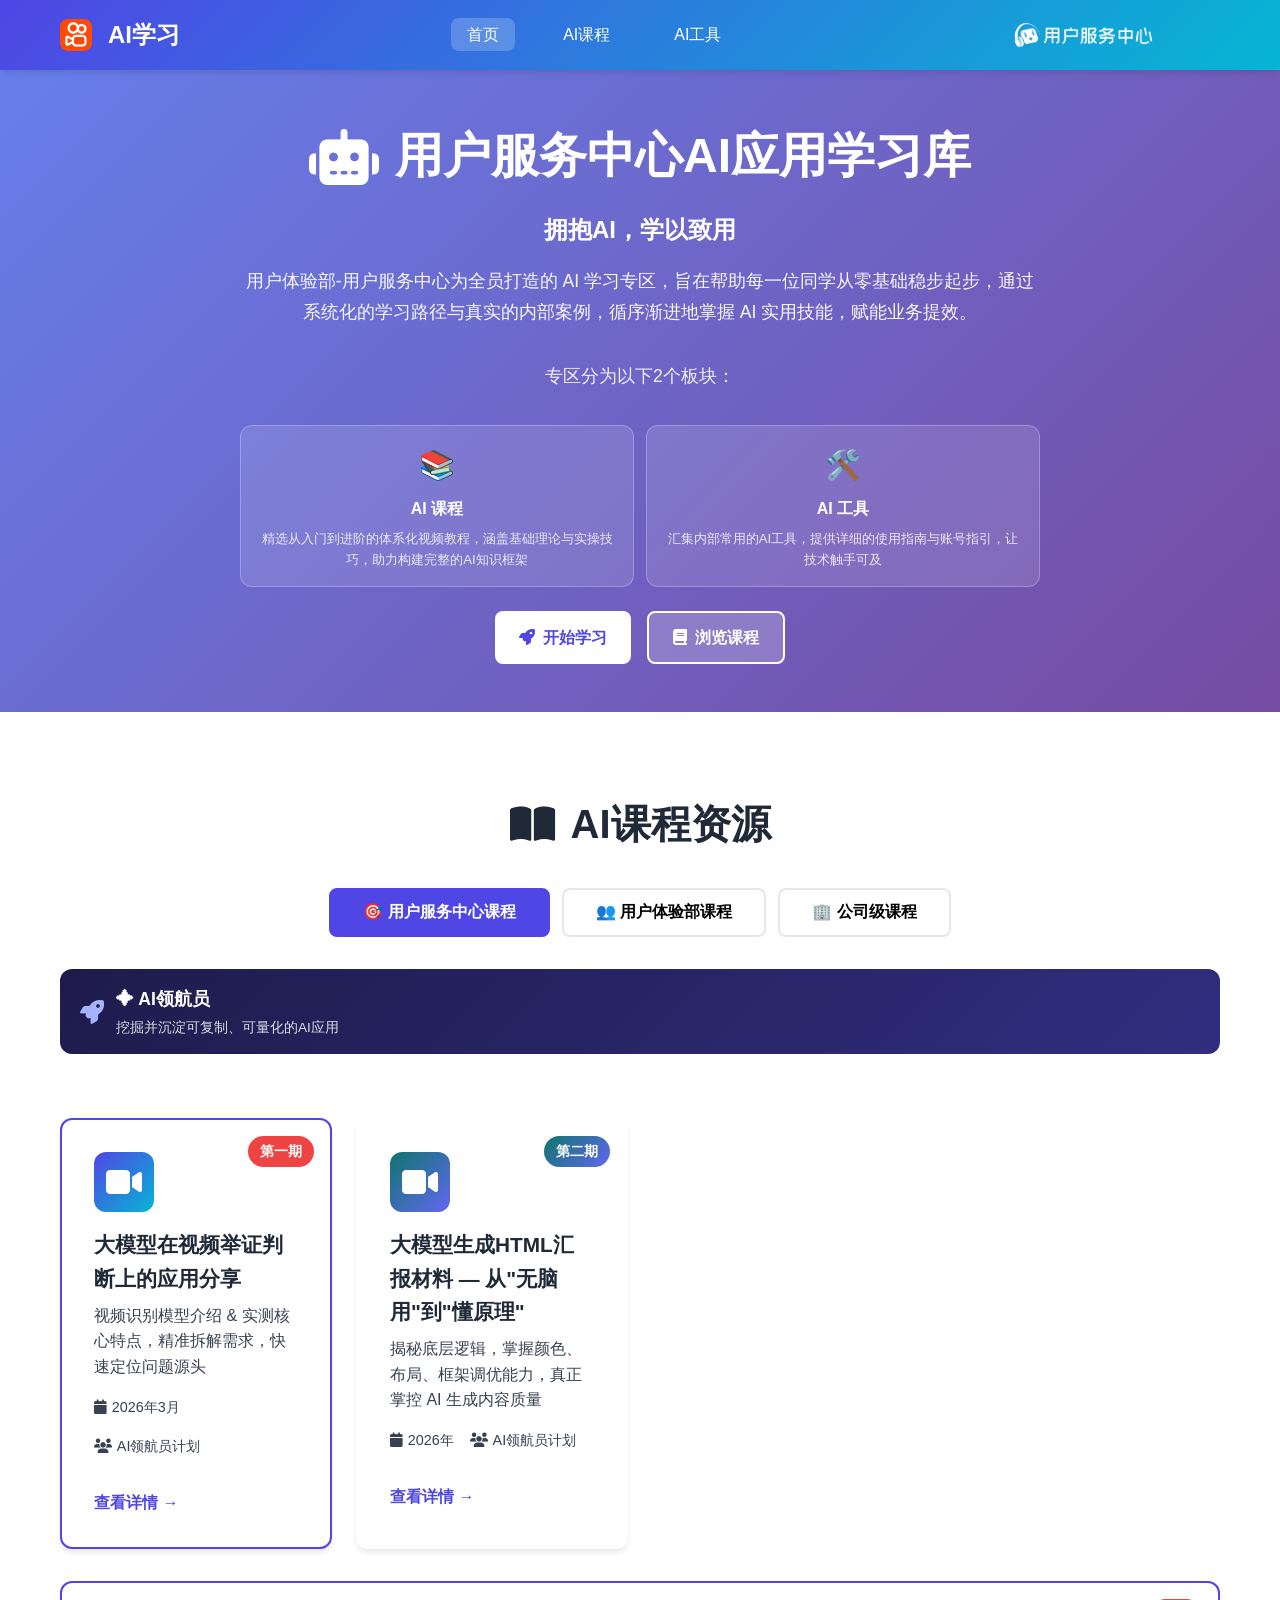
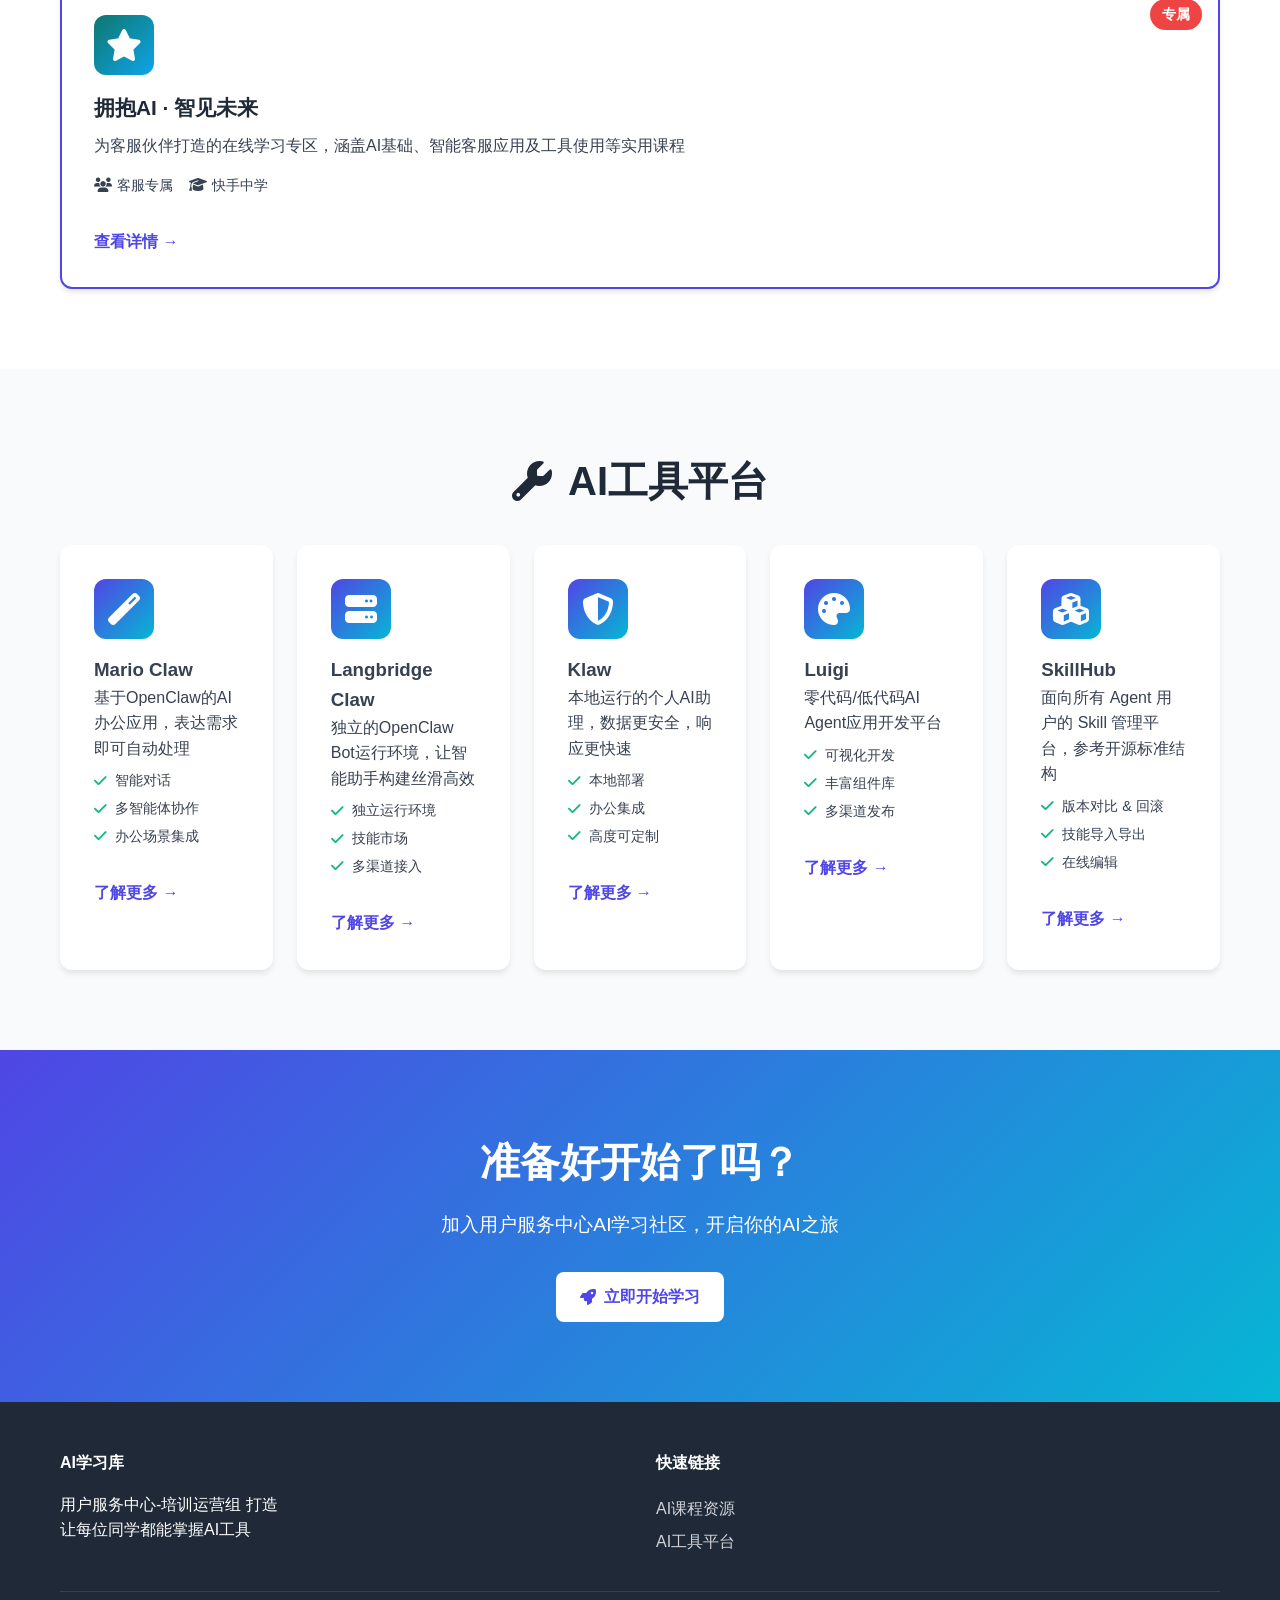
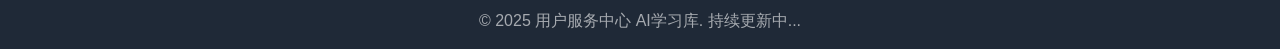
==== index.html @ 776ac65a "自动更新AI领航员实战经验 (2026-03-26 15:19)" ====
<!DOCTYPE html>
<html lang="zh-CN">
<head>
    <meta charset="UTF-8">
    <meta name="viewport" content="width=device-width, initial-scale=1.0">
    <title>用户服务中心 AI应用学习库</title>
    <link rel="stylesheet" href="styles.css">
    <link rel="stylesheet" href="https://cdnjs.cloudflare.com/ajax/libs/font-awesome/6.4.0/css/all.min.css">
</head>
<body>
    <!-- 导航栏 -->
    <nav class="navbar">
        <div class="container">
            <div class="nav-brand">
                <img src="images/ks-logo.png" alt="快手" style="width:32px;height:32px;border-radius:8px;margin-right:8px;vertical-align:middle;">
                <span>AI学习</span>
            </div>
            <ul class="nav-menu">
                <li><a href="#home" class="active">首页</a></li>
                <li><a href="#courses">AI课程</a></li>
                <li><a href="#tools">AI工具</a></li>

            </ul>
            <div class="nav-logo" style="display:flex;align-items:center;gap:1rem;">
                <img src="images/usc-logo.png" alt="用户服务中心" style="height:32px;object-fit:contain;filter:brightness(0) invert(1);">
                <img src="images/ued-training-logo.png" alt="UED-TRAINING" style="height:32px;object-fit:contain;filter:brightness(0) invert(1);">
            </div>
            <button class="mobile-menu-toggle">
                <i class="fas fa-bars"></i>
            </button>
        </div>
    </nav>

    <!-- 主内容区 -->
    <main>
        <!-- 首页英雄区 -->
        <section id="home" class="hero">
            <div class="container">
                <div class="hero-content">
                    <h1 class="hero-title">
                        <i class="fas fa-robot"></i>
                        用户服务中心AI应用学习库
                    </h1>
                    <p class="hero-subtitle">拥抱AI，学以致用</p>
                    <p class="hero-description">
                        用户体验部-用户服务中心为全员打造的 AI 学习专区，旨在帮助每一位同学从零基础稳步起步，通过系统化的学习路径与真实的内部案例，循序渐进地掌握 AI 实用技能，赋能业务提效。
                    </p>
                    <p class="hero-description" style="margin-top:0.5rem;opacity:0.9;">专区分为以下2个板块：</p>
                    <div class="hero-feature-grid" style="display:grid;grid-template-columns:repeat(2,1fr);gap:0.75rem;margin:1rem 0 1.5rem;">
                        <a href="#courses" style="background:rgba(255,255,255,0.12);border:1px solid rgba(255,255,255,0.25);border-radius:12px;padding:1rem;text-align:center;display:block;text-decoration:none;color:inherit;transition:background 0.2s;" onmouseover="this.style.background='rgba(255,255,255,0.22)'" onmouseout="this.style.background='rgba(255,255,255,0.12)'">
                            <div style="font-size:1.8rem;margin-bottom:0.5rem;">📚</div>
                            <div style="font-weight:600;margin-bottom:0.4rem;">AI 课程</div>
                            <div style="font-size:0.82rem;opacity:0.85;">精选从入门到进阶的体系化视频教程，涵盖基础理论与实操技巧，助力构建完整的AI知识框架</div>
                        </a>
                        <a href="#tools" style="background:rgba(255,255,255,0.12);border:1px solid rgba(255,255,255,0.25);border-radius:12px;padding:1rem;text-align:center;display:block;text-decoration:none;color:inherit;transition:background 0.2s;" onmouseover="this.style.background='rgba(255,255,255,0.22)'" onmouseout="this.style.background='rgba(255,255,255,0.12)'">
                            <div style="font-size:1.8rem;margin-bottom:0.5rem;">🛠️</div>
                            <div style="font-weight:600;margin-bottom:0.4rem;">AI 工具</div>
                            <div style="font-size:0.82rem;opacity:0.85;">汇集内部常用的AI工具，提供详细的使用指南与账号指引，让技术触手可及</div>
                        </a>

                    </div>
                    <div class="hero-buttons">
                        <a href="#courses" class="btn btn-primary">
                            <i class="fas fa-rocket"></i> 开始学习
                        </a>
                        <a href="#courses" class="btn btn-secondary">
                            <i class="fas fa-book"></i> 浏览课程
                        </a>
                    </div>
                </div>
            </div>
        </section>



        <!-- AI课程资源 -->
        <section id="courses" class="content-section">
            <div class="container">
                <h2 class="section-title">
                    <i class="fas fa-book-open"></i>
                    AI课程资源
                </h2>

                <!-- 课程分类标签 -->
                <div class="course-tabs" style="display:flex;gap:0.75rem;margin-bottom:2rem;flex-wrap:wrap;">
                    <button class="tab-btn active" data-tab="usc">🎯 用户服务中心课程</button>
                    <button class="tab-btn" data-tab="uxdept">👥 用户体验部课程</button>
                    <button class="tab-btn" data-tab="company">🏢 公司级课程</button>
                </div>

                <div class="tab-content">
                    <!-- 公司级课程 -->
                    <div id="company" class="tab-pane">
                        <div class="course-grid">
                            <div class="course-card featured">
                                <div class="featured-badge">推荐</div>
                                <div class="course-icon">
                                    <i class="fas fa-graduation-cap"></i>
                                </div>
                                <h3>快手 AI 公开课</h3>
                                <p>公司级AI基础教育课程，涵盖大模型原理与实践应用</p>
                                <div class="course-meta">
                                    <span><i class="fas fa-users"></i> 全员</span>
                                    <span><i class="fas fa-calendar"></i> 持续更新</span>
                                </div>
                                <a href="courses/company-level.html" class="course-link">查看详情 →</a>
                            </div>
                            <div class="course-card">
                                <div class="course-icon">
                                    <i class="fas fa-brain"></i>
                                </div>
                                <h3>大模型基础认知</h3>
                                <p>了解大语言模型的基本原理、能力边界与应用场景</p>
                                <div class="course-meta">
                                    <span><i class="fas fa-clock"></i> 2小时</span>
                                    <span><i class="fas fa-signal"></i> 入门级</span>
                                </div>
                                <a href="courses/company-level.html#basics" class="course-link">查看详情 →</a>
                            </div>
                            <div class="course-card">
                                <div class="course-icon">
                                    <i class="fas fa-comments"></i>
                                </div>
                                <h3>Prompt 工程实践</h3>
                                <p>掌握提示词设计技巧，让AI更好地理解和执行任务</p>
                                <div class="course-meta">
                                    <span><i class="fas fa-clock"></i> 3小时</span>
                                    <span><i class="fas fa-signal"></i> 进阶级</span>
                                </div>
                                <a href="courses/company-level.html#prompt" class="course-link">查看详情 →</a>
                            </div>
                        </div>
                    </div>

                    <!-- 用户体验部课程 -->
                    <div id="uxdept" class="tab-pane">
                        <div class="course-grid">
                            <div class="course-card featured">
                                <div class="featured-badge">最新</div>
                                <div class="course-icon">
                                    <i class="fas fa-toolbox"></i>
                                </div>
                                <h3>Agent Skill：AI 的技能工具箱</h3>
                                <p>覆盖完整研发链路，从想法到上线的完整路径</p>
                                <div class="course-meta">
                                    <span><i class="fas fa-user"></i> 章程</span>
                                    <span><i class="fas fa-calendar"></i> 2026年2月</span>
                                </div>
                                <a href="courses/department-level.html" class="course-link">查看详情 →</a>
                            </div>
                            <div class="course-card">
                                <div class="course-icon">
                                    <i class="fas fa-video"></i>
                                </div>
                                <h3>视频举证判证</h3>
                                <p>电商纠纷判证场景的多模态大模型落地实践</p>
                                <div class="course-meta">
                                    <span><i class="fas fa-user"></i> 章程</span>
                                    <span><i class="fas fa-calendar"></i> 2025年12月</span>
                                </div>
                                <a href="courses/department-level.html#multimodal" class="course-link">查看详情 →</a>
                            </div>
                            <div class="course-card">
                                <div class="course-icon">
                                    <i class="fas fa-image"></i>
                                </div>
                                <h3>多模态大模型落地实践</h3>
                                <p>电商纠纷判证场景的实际应用案例</p>
                                <div class="course-meta">
                                    <span><i class="fas fa-user"></i> 章程</span>
                                    <span><i class="fas fa-calendar"></i> 2025年12月</span>
                                </div>
                                <a href="courses/department-level.html#multimodal" class="course-link">查看详情 →</a>
                            </div>
                            <div class="course-card">
                                <div class="course-icon">
                                    <i class="fas fa-laptop-code"></i>
                                </div>
                                <h3>AI Coding 应用与概述</h3>
                                <p>全面介绍 AI Coding 工具的应用场景和使用技巧</p>
                                <div class="course-meta">
                                    <span><i class="fas fa-user"></i> 肖宝秋</span>
                                    <span><i class="fas fa-calendar"></i> 2025年11月</span>
                                </div>
                                <a href="courses/department-level.html#ai-coding" class="course-link">查看详情 →</a>
                            </div>
                            <div class="course-card">
                                <div class="course-icon">
                                    <i class="fas fa-robot"></i>
                                </div>
                                <h3>买家托管机器人</h3>
                                <p>智能客服场景的 Agent 自动化处理实践</p>
                                <div class="course-meta">
                                    <span><i class="fas fa-user"></i> 彭程</span>
                                    <span><i class="fas fa-calendar"></i> 2025年10月</span>
                                </div>
                                <a href="courses/department-level.html#customer-service" class="course-link">查看详情 →</a>
                            </div>
                            <div class="course-card">
                                <div class="course-icon">
                                    <i class="fas fa-search"></i>
                                </div>
                                <h3>RAG 智慧导航</h3>
                                <p>客服问题处理的 RAG 技术应用实践</p>
                                <div class="course-meta">
                                    <span><i class="fas fa-user"></i> 彭程</span>
                                    <span><i class="fas fa-calendar"></i> 2025年10月</span>
                                </div>
                                <a href="courses/department-level.html#customer-service" class="course-link">查看详情 →</a>
                            </div>
                        </div>
                    </div>

                    <!-- 用户服务中心课程 -->
                    <div id="usc" class="tab-pane active">
                        <!-- AI领航员专区 -->
                        <div style="margin-bottom:2rem;">
                            <div style="display:flex;align-items:center;gap:0.75rem;margin-bottom:1rem;padding:1rem 1.25rem;background:linear-gradient(135deg,#1E1B4B,#312E81);border-radius:12px;color:white;">
                                <i class="fas fa-rocket" style="font-size:1.5rem;color:#A5B4FC;"></i>
                                <div>
                                    <div style="font-weight:700;font-size:1.1rem;">✦ AI领航员</div>
                                    <div style="font-size:0.85rem;opacity:0.85;margin-top:0.2rem;">挖掘并沉淀可复制、可量化的AI应用</div>
                                </div>
                            </div>
                            <div class="course-grid" style="grid-template-columns:repeat(2,1fr);">
                            <div class="course-grid" style="grid-template-columns:repeat(2,1fr);">
                                <div class="course-card featured">
                                    <div class="featured-badge" >第一期</div>
                                    <div class="course-icon" ><i class="fas fa-video"></i></div>
                                    <h3>大模型在视频举证判断上的应用分享</h3>
                                    <p>视频识别模型介绍 & 实测核心特点，精准拆解需求，快速定位问题源头</p>
                                    <div class="course-meta">
                                        <span><i class="fas fa-calendar"></i> 2026年3月</span>
                                        <span><i class="fas fa-users"></i> AI领航员计划</span>
                                    </div>
                                    <a href="cases/case-01-video.html" class="course-link">查看详情 →</a>
                                </div>
                                <div class="course-card">
                                    <div class="featured-badge" style="background:linear-gradient(135deg,#0F766E,#6366F1);">第二期</div>
                                    <div class="course-icon" style="background:linear-gradient(135deg,#0F766E,#6366F1);"><i class="fas fa-video"></i></div>
                                    <h3>大模型生成HTML汇报材料 — 从"无脑用"到"懂原理"</h3>
                                    <p>揭秘底层逻辑，掌握颜色、布局、框架调优能力，真正掌控 AI 生成内容质量</p>
                                    <div class="course-meta">
                                        <span><i class="fas fa-calendar"></i> 2026年</span>
                                        <span><i class="fas fa-users"></i> AI领航员计划</span>
                                    </div>
                                    <a href="cases/case-02-html.html" class="course-link">查看详情 →</a>
                                </div>
                            </div>
                        </div>
                        </div>
                        <div class="course-grid" style="grid-template-columns:repeat(1,1fr);">
                            <div class="course-card featured">
                                <div class="featured-badge">专属</div>
                                <div class="course-icon" style="background:linear-gradient(135deg,#0F766E,#0EA5E9);">
                                    <i class="fas fa-star"></i>
                                </div>
                                <h3>拥抱AI · 智见未来</h3>
                                <p>为客服伙伴打造的在线学习专区，涵盖AI基础、智能客服应用及工具使用等实用课程</p>
                                <div class="course-meta">
                                    <span><i class="fas fa-users"></i> 客服专属</span>
                                    <span><i class="fas fa-graduation-cap"></i> 快手中学</span>
                                </div>
                                <a href="courses/department-level.html#ai-future" class="course-link">查看详情 →</a>
                            </div>
                        </div>
                    </div>
                </div>
            </div>
        </section>

        <!-- AI工具平台 -->
        <section id="tools" class="content-section bg-light">
            <div class="container">
                <h2 class="section-title">
                    <i class="fas fa-wrench"></i>
                    AI工具平台
                </h2>
                <div class="tools-grid">
                    <div class="tool-card">
                        <div class="course-icon">
                            <i class="fas fa-magic"></i>
                        </div>
                        <h3>Mario Claw</h3>
                        <p>基于OpenClaw的AI办公应用，表达需求即可自动处理</p>
                        <ul class="tool-features">
                            <li><i class="fas fa-check"></i> 智能对话</li>
                            <li><i class="fas fa-check"></i> 多智能体协作</li>
                            <li><i class="fas fa-check"></i> 办公场景集成</li>
                        </ul>
                        <a href="tools/mario-claw.html" class="course-link">了解更多 →</a>
                    </div>
                    <div class="tool-card">
                        <div class="course-icon">
                            <i class="fas fa-server"></i>
                        </div>
                        <h3>Langbridge Claw</h3>
                        <p>独立的OpenClaw Bot运行环境，让智能助手构建丝滑高效</p>
                        <ul class="tool-features">
                            <li><i class="fas fa-check"></i> 独立运行环境</li>
                            <li><i class="fas fa-check"></i> 技能市场</li>
                            <li><i class="fas fa-check"></i> 多渠道接入</li>
                        </ul>
                        <a href="tools/langbridge-claw.html" class="course-link">了解更多 →</a>
                    </div>
                    <div class="tool-card">
                        <div class="course-icon">
                            <i class="fas fa-shield-alt"></i>
                        </div>
                        <h3>Klaw</h3>
                        <p>本地运行的个人AI助理，数据更安全，响应更快速</p>
                        <ul class="tool-features">
                            <li><i class="fas fa-check"></i> 本地部署</li>
                            <li><i class="fas fa-check"></i> 办公集成</li>
                            <li><i class="fas fa-check"></i> 高度可定制</li>
                        </ul>
                        <a href="tools/klaw.html" class="course-link">了解更多 →</a>
                    </div>
                    <div class="tool-card">
                        <div class="course-icon">
                            <i class="fas fa-palette"></i>
                        </div>
                        <h3>Luigi</h3>
                        <p>零代码/低代码AI Agent应用开发平台</p>
                        <ul class="tool-features">
                            <li><i class="fas fa-check"></i> 可视化开发</li>
                            <li><i class="fas fa-check"></i> 丰富组件库</li>
                            <li><i class="fas fa-check"></i> 多渠道发布</li>
                        </ul>
                        <a href="tools/luigi.html" class="course-link">了解更多 →</a>
                    </div>
                    <div class="tool-card">
                        <div class="course-icon">
                            <i class="fas fa-cubes"></i>
                        </div>
                        <h3>SkillHub</h3>
                        <p>面向所有 Agent 用户的 Skill 管理平台，参考开源标准结构</p>
                        <ul class="tool-features">
                            <li><i class="fas fa-check"></i> 版本对比 &amp; 回滚</li>
                            <li><i class="fas fa-check"></i> 技能导入导出</li>
                            <li><i class="fas fa-check"></i> 在线编辑</li>
                        </ul>
                        <a href="tools/skillhub.html" class="course-link">了解更多 →</a>
                    </div>
                </div>
            </div>
        </section>




        <!-- 快速开始 -->
        <section class="cta-section">
            <div class="container">
                <h2>准备好开始了吗？</h2>
                <p>加入用户服务中心AI学习社区，开启你的AI之旅</p>
                <div class="cta-buttons">
                    <a href="#courses" class="btn btn-primary">
                        <i class="fas fa-rocket"></i> 立即开始学习
                    </a>
                </div>
            </div>
        </section>
    </main>

    <!-- 页脚 -->
    <footer class="footer">
        <div class="container">
            <div class="footer-content">
                <div class="footer-section">
                    <h4>AI学习库</h4>
                    <p>用户服务中心-培训运营组 打造</p>
                    <p>让每位同学都能掌握AI工具</p>
                </div>
                <div class="footer-section">
                    <h4>快速链接</h4>
                    <ul>
                        <li><a href="#courses">AI课程资源</a></li>
                        <li><a href="#tools">AI工具平台</a></li>
                    </ul>
                </div>
            </div>
            <div class="footer-bottom">
                <p>&copy; 2025 用户服务中心 AI学习库. 持续更新中...</p>
            </div>
        </div>
    </footer>

    <script>
        // 导航栏滚动效果
        window.addEventListener('scroll', function() {
            const navbar = document.querySelector('.navbar');
            if (window.scrollY > 50) {
                navbar.style.boxShadow = '0 4px 20px rgba(0,0,0,0.15)';
            } else {
                navbar.style.boxShadow = '0 4px 6px -1px rgba(0, 0, 0, 0.1)';
            }
        });

        // 平滑滚动
        document.querySelectorAll('a[href^="#"]').forEach(anchor => {
            anchor.addEventListener('click', function(e) {
                e.preventDefault();
                const target = document.querySelector(this.getAttribute('href'));
                if (target) {
                    target.scrollIntoView({ behavior: 'smooth', block: 'start' });
                }
            });
        });

        // 课程标签切换
        document.querySelectorAll('.tab-btn').forEach(btn => {
            btn.addEventListener('click', function() {
                const tab = this.dataset.tab;
                document.querySelectorAll('.tab-btn').forEach(b => b.classList.remove('active'));
                document.querySelectorAll('.tab-pane').forEach(p => p.classList.remove('active'));
                this.classList.add('active');
                document.getElementById(tab).classList.add('active');
            });
        });

        // 移动端菜单
        const toggle = document.querySelector('.mobile-menu-toggle');
        const menu = document.querySelector('.nav-menu');
        if (toggle) {
            toggle.addEventListener('click', () => menu.classList.toggle('active'));
        }

        // 卡片点击跳转
        document.querySelectorAll('.course-card, .tool-card').forEach(card => {
            card.style.cursor = 'pointer';
            card.addEventListener('click', function(e) {
                // 如果点击的是链接本身，不阻止默认行为
                if (e.target.tagName === 'A' || e.target.closest('a')) return;
                
                const link = this.querySelector('a.course-link');
                if (link) {
                    window.location.href = link.getAttribute('href');
                }
            });
        });
    </script>
</body>
</html>
---- styles.css ----
/* 全局样式 */
* {
    margin: 0;
    padding: 0;
    box-sizing: border-box;
}

:root {
    --primary-color: #4F46E5;
    --secondary-color: #06B6D4;
    --success-color: #10B981;
    --warning-color: #F59E0B;
    --danger-color: #EF4444;
    --dark-color: #1F2937;
    --light-color: #F9FAFB;
    --text-color: #374151;
    --border-color: #E5E7EB;
    --shadow: 0 4px 6px -1px rgba(0, 0, 0, 0.1);
    --shadow-lg: 0 10px 15px -3px rgba(0, 0, 0, 0.1);
}

body {
    font-family: -apple-system, BlinkMacSystemFont, 'Segoe UI', 'PingFang SC', 'Hiragino Sans GB', 
                 'Microsoft YaHei', 'Helvetica Neue', Helvetica, Arial, sans-serif;
    line-height: 1.6;
    color: var(--text-color);
    background-color: #fff;
}

.container {
    max-width: 1200px;
    margin: 0 auto;
    padding: 0 20px;
}

/* 导航栏 */
.navbar {
    background: linear-gradient(135deg, var(--primary-color) 0%, var(--secondary-color) 100%);
    color: white;
    padding: 1rem 0;
    position: sticky;
    top: 0;
    z-index: 1000;
    box-shadow: var(--shadow);
}

.navbar .container {
    display: flex;
    justify-content: space-between;
    align-items: center;
}

.nav-brand {
    display: flex;
    align-items: center;
    gap: 0.5rem;
    font-size: 1.5rem;
    font-weight: bold;
}

.nav-brand i {
    font-size: 1.8rem;
}

.nav-menu {
    display: flex;
    list-style: none;
    gap: 2rem;
}

.nav-menu a {
    color: white;
    text-decoration: none;
    font-weight: 500;
    transition: opacity 0.3s;
    padding: 0.5rem 1rem;
    border-radius: 8px;
}

.nav-menu a:hover,
.nav-menu a.active {
    background: rgba(255, 255, 255, 0.2);
}

.mobile-menu-toggle {
    display: none;
    background: none;
    border: none;
    color: white;
    font-size: 1.5rem;
    cursor: pointer;
}

/* 英雄区 */
.hero {
    background: linear-gradient(135deg, #667eea 0%, #764ba2 100%);
    color: white;
    padding: 3rem 0;
    text-align: center;
}

.hero-content {
    max-width: 800px;
    margin: 0 auto;
}

.hero-title {
    font-size: 3rem;
    margin-bottom: 1rem;
    display: flex;
    align-items: center;
    justify-content: center;
    gap: 1rem;
}

.hero-title i {
    font-size: 3.5rem;
    animation: bounce 2s infinite;
}

@keyframes bounce {
    0%, 100% { transform: translateY(0); }
    50% { transform: translateY(-10px); }
}

.hero-subtitle {
    font-size: 1.5rem;
    margin-bottom: 1rem;
    font-weight: 600;
}

.hero-description {
    font-size: 1.1rem;
    margin-bottom: 2rem;
    line-height: 1.8;
    opacity: 0.95;
}

.hero-buttons {
    display: flex;
    gap: 1rem;
    justify-content: center;
    flex-wrap: wrap;
}

/* 按钮样式 */
.btn {
    display: inline-flex;
    align-items: center;
    gap: 0.5rem;
    padding: 0.75rem 1.5rem;
    border-radius: 8px;
    text-decoration: none;
    font-weight: 600;
    transition: all 0.3s;
    border: none;
    cursor: pointer;
}

.btn-primary {
    background: white;
    color: var(--primary-color);
}

.btn-primary:hover {
    transform: translateY(-2px);
    box-shadow: var(--shadow-lg);
}

.btn-secondary {
    background: rgba(255, 255, 255, 0.2);
    color: white;
    border: 2px solid white;
}

.btn-secondary:hover {
    background: rgba(255, 255, 255, 0.3);
}

/* 通用区块样式 */
.content-section {
    padding: 5rem 0;
}

.bg-light {
    background-color: var(--light-color);
}

.section-title {
    font-size: 2.5rem;
    text-align: center;
    margin-bottom: 1rem;
    color: var(--dark-color);
    display: flex;
    align-items: center;
    justify-content: center;
    gap: 1rem;
}

.section-subtitle {
    text-align: center;
    font-size: 1.1rem;
    color: var(--text-color);
    margin-bottom: 3rem;
}

/* 为什么区块 */
.why-section {
    padding: 5rem 0;
    background: linear-gradient(to bottom, white, var(--light-color));
}

.why-content {
    max-width: 900px;
    margin: 0 auto;
}

.problem-list {
    display: grid;
    grid-template-columns: repeat(auto-fit, minmax(250px, 1fr));
    gap: 1.5rem;
    margin: 2rem 0;
}

.problem-item {
    display: flex;
    align-items: center;
    gap: 1rem;
    padding: 1rem;
    background: white;
    border-radius: 8px;
    box-shadow: var(--shadow);
}

.problem-item i {
    color: var(--danger-color);
    font-size: 1.5rem;
}

.solution-box {
    background: linear-gradient(135deg, var(--primary-color), var(--secondary-color));
    color: white;
    padding: 2rem;
    border-radius: 12px;
    margin-top: 2rem;
}

.solution-box h3 {
    font-size: 1.5rem;
    margin-bottom: 1rem;
    display: flex;
    align-items: center;
    gap: 0.5rem;
}

.solution-list {
    list-style: none;
}

.solution-list li {
    display: flex;
    align-items: center;
    gap: 0.5rem;
    padding: 0.5rem 0;
    font-size: 1.1rem;
}

.solution-list i {
    color: var(--success-color);
    background: white;
    border-radius: 50%;
    padding: 0.2rem;
}

/* 快速导航 */
.quick-nav {
    padding: 5rem 0;
}

.nav-grid {
    display: grid;
    grid-template-columns: repeat(4, 1fr);
    gap: 1.5rem;
    margin-top: 3rem;
}

.nav-card {
    background: white;
    padding: 1.5rem 1rem;
    border-radius: 12px;
    text-align: center;
    box-shadow: var(--shadow);
    text-decoration: none;
    color: var(--text-color);
    transition: all 0.3s;
    border: 2px solid transparent;
}

.nav-card:hover {
    transform: translateY(-5px);
    box-shadow: var(--shadow-lg);
    border-color: var(--primary-color);
}

.nav-card i {
    font-size: 3rem;
    color: var(--primary-color);
    margin-bottom: 1rem;
}

.nav-card h3 {
    font-size: 1.5rem;
    margin-bottom: 0.5rem;
    color: var(--dark-color);
}

/* 课程卡片 */
.course-tabs {
    display: flex;
    justify-content: center;
    gap: 1rem;
    margin: 2rem 0;
}

.tab-btn {
    padding: 0.75rem 2rem;
    border: 2px solid var(--border-color);
    background: white;
    border-radius: 8px;
    font-size: 1rem;
    font-weight: 600;
    cursor: pointer;
    transition: all 0.3s;
}

.tab-btn.active {
    background: var(--primary-color);
    color: white;
    border-color: var(--primary-color);
}

.tab-pane {
    display: none;
}

.tab-pane.active {
    display: block;
}

.course-grid {
    display: grid;
    grid-template-columns: repeat(4, 1fr);
    gap: 1.5rem;
    margin-top: 2rem;
}

.course-card {
    background: white;
    padding: 2rem;
    border-radius: 12px;
    box-shadow: var(--shadow);
    transition: all 0.3s;
    position: relative;
    border: 2px solid transparent;
}

.course-card:hover {
    transform: translateY(-5px);
    box-shadow: var(--shadow-lg);
    border-color: var(--primary-color);
}

.course-card.featured {
    border: 2px solid var(--primary-color);
}

.featured-badge {
    position: absolute;
    top: 1rem;
    right: 1rem;
    background: var(--danger-color);
    color: white;
    padding: 0.25rem 0.75rem;
    border-radius: 20px;
    font-size: 0.875rem;
    font-weight: 600;
}

.course-icon {
    width: 60px;
    height: 60px;
    background: linear-gradient(135deg, var(--primary-color), var(--secondary-color));
    border-radius: 12px;
    display: flex;
    align-items: center;
    justify-content: center;
    margin-bottom: 1rem;
}

.course-icon i {
    font-size: 2rem;
    color: white;
}

.course-card h3 {
    font-size: 1.3rem;
    margin-bottom: 0.5rem;
    color: var(--dark-color);
}

.course-meta {
    display: flex;
    gap: 1rem;
    margin: 1rem 0;
    flex-wrap: wrap;
}

.course-meta span {
    display: flex;
    align-items: center;
    gap: 0.3rem;
    font-size: 0.9rem;
    color: var(--text-color);
}

.course-link {
    display: inline-flex;
    align-items: center;
    color: var(--primary-color);
    text-decoration: none;
    font-weight: 600;
    margin-top: 1rem;
    transition: gap 0.3s;
}

.course-link:hover {
    gap: 0.5rem;
}

.tools-grid {
    display: grid;
    grid-template-columns: repeat(5, 1fr);
    gap: 1.5rem;
    margin-top: 2rem;
}

.tool-card {
    background: white;
    padding: 2rem;
    border-radius: 12px;
    box-shadow: var(--shadow);
    transition: all 0.3s;
    border: 2px solid transparent;
    display: flex;
    flex-direction: column;
}

.tool-card:hover {
    transform: translateY(-5px);
    box-shadow: var(--shadow-lg);
    border-color: var(--secondary-color);
}

.tool-card-1, .tool-card-2, .tool-card-3, .tool-card-4, .tool-card-5 { background: white; }

.tool-header {
    display: flex;
    align-items: center;
    gap: 1rem;
    margin-bottom: 1rem;
}

.tool-icon {
    width: 60px;
    height: 60px;
    background: linear-gradient(135deg, var(--primary-color), var(--secondary-color));
    border-radius: 12px;
    display: flex;
    align-items: center;
    justify-content: center;
    flex-shrink: 0;
}

.tool-icon i {
    font-size: 2rem;
    color: white;
}

.tool-header h3 {
    font-size: 1.3rem;
    color: var(--dark-color);
}

.tool-body {
    flex: 1;
    display: flex;
    flex-direction: column;
}

.tool-desc {
    margin-bottom: 0.75rem;
    color: var(--text-color);
}

.tool-features {
    list-style: none;
    margin: 0.5rem 0 1rem;
    display: flex;
    flex-direction: column;
    gap: 0.3rem;
}

.tool-features li {
    display: flex;
    align-items: center;
    gap: 0.5rem;
    font-size: 0.9rem;
    color: var(--text-color);
}

.tool-features i {
    color: var(--success-color);
}

.tool-action {
    margin-top: auto;
    padding: 0;
    border: none;
    display: block;
}

.btn-tool {
    display: inline-flex;
    align-items: center;
    color: var(--secondary-color);
    text-decoration: none;
    font-weight: 600;
    margin-top: 1rem;
    background: none;
    border: none;
    padding: 0;
    cursor: pointer;
    transition: gap 0.3s;
}

.btn-tool:hover {
    gap: 0.5rem;
}

/* 资讯卡片 */
.news-grid {
    display: grid;
    grid-template-columns: repeat(auto-fit, minmax(400px, 1fr));
    gap: 2rem;
    margin-top: 2rem;
}

.news-card {
    background: white;
    padding: 2rem;
    border-radius: 12px;
    box-shadow: var(--shadow);
    transition: all 0.3s;
    position: relative;
    border: 2px solid transparent;
}

.news-card:hover {
    transform: translateY(-5px);
    box-shadow: var(--shadow-lg);
    border-color: var(--warning-color);
}

.news-badge {
    position: absolute;
    top: 1rem;
    right: 1rem;
    padding: 0.25rem 0.75rem;
    border-radius: 20px;
    font-size: 0.875rem;
    font-weight: 600;
    color: white;
}

.news-badge.daily {
    background: var(--warning-color);
}

.news-badge.weekly {
    background: var(--primary-color);
}

.news-icon {
    font-size: 3rem;
    color: var(--warning-color);
    margin-bottom: 1rem;
}

.news-card h3 {
    font-size: 1.5rem;
    margin-bottom: 1rem;
    color: var(--dark-color);
}

.news-meta {
    margin: 1rem 0;
}

.news-meta span {
    display: flex;
    align-items: center;
    gap: 0.3rem;
    color: var(--text-color);
}

.news-link {
    display: inline-flex;
    align-items: center;
    color: var(--warning-color);
    text-decoration: none;
    font-weight: 600;
    margin-top: 1rem;
}

/* 学习路径 */
.learning-paths {
    display: grid;
    grid-template-columns: repeat(auto-fit, minmax(320px, 1fr));
    gap: 2rem;
    margin-top: 3rem;
}

.path-card {
    background: white;
    padding: 2rem;
    border-radius: 12px;
    box-shadow: var(--shadow);
    transition: all 0.3s;
    position: relative;
    border: 2px solid transparent;
}

.path-card:hover {
    transform: translateY(-5px);
    box-shadow: var(--shadow-lg);
}

.path-card.featured {
    border: 2px solid var(--primary-color);
}

.path-badge {
    position: absolute;
    top: 1rem;
    right: 1rem;
    padding: 0.25rem 0.75rem;
    border-radius: 20px;
    font-size: 0.875rem;
    font-weight: 600;
    color: white;
}

.path-badge.beginner {
    background: var(--success-color);
}

.path-badge.advanced {
    background: var(--danger-color);
}

.path-badge.business {
    background: var(--warning-color);
}

.path-icon {
    font-size: 3rem;
    color: var(--primary-color);
    margin-bottom: 1rem;
}

.path-card h3 {
    font-size: 1.5rem;
    margin-bottom: 1rem;
    color: var(--dark-color);
}

.path-desc {
    margin-bottom: 1.5rem;
    color: var(--text-color);
}

.path-features {
    list-style: none;
    margin-bottom: 1.5rem;
}

.path-features li {
    display: flex;
    align-items: center;
    gap: 0.5rem;
    padding: 0.5rem 0;
}

.path-features i {
    color: var(--primary-color);
}

.btn-path {
    width: 100%;
    background: var(--primary-color);
    color: white;
    justify-content: center;
}

.btn-path:hover {
    background: #4338ca;
}

/* CTA区块 */
.cta-section {
    background: linear-gradient(135deg, var(--primary-color), var(--secondary-color));
    color: white;
    padding: 5rem 0;
    text-align: center;
}

.cta-section h2 {
    font-size: 2.5rem;
    margin-bottom: 1rem;
}

.cta-section p {
    font-size: 1.2rem;
    margin-bottom: 2rem;
}

.cta-buttons {
    display: flex;
    gap: 1rem;
    justify-content: center;
    flex-wrap: wrap;
}

.btn-cta-primary {
    background: white;
    color: var(--primary-color);
}

.btn-cta-secondary {
    background: rgba(255, 255, 255, 0.2);
    color: white;
    border: 2px solid white;
}

/* 页脚 */
.footer {
    background: var(--dark-color);
    color: white;
    padding: 3rem 0 1rem;
}

.footer-content {
    display: grid;
    grid-template-columns: repeat(auto-fit, minmax(200px, 1fr));
    gap: 2rem;
    margin-bottom: 2rem;
}

.footer-section h3,
.footer-section h4 {
    margin-bottom: 1rem;
}

.footer-section ul {
    list-style: none;
}

.footer-section a {
    color: rgba(255, 255, 255, 0.8);
    text-decoration: none;
    display: block;
    padding: 0.25rem 0;
    transition: color 0.3s;
}

.footer-section a:hover {
    color: white;
}

.footer-bottom {
    border-top: 1px solid rgba(255, 255, 255, 0.1);
    padding-top: 1rem;
    text-align: center;
    color: rgba(255, 255, 255, 0.6);
}

/* 响应式设计 */
@media (max-width: 768px) {
    .nav-menu {
        display: none;
    }

    .mobile-menu-toggle {
        display: block;
    }

    .hero-title {
        font-size: 2rem;
        flex-direction: column;
    }

    .hero-subtitle {
        font-size: 1.2rem;
    }

    .section-title {
        font-size: 2rem;
        flex-direction: column;
    }

    .nav-grid,
    .course-grid,
    .tools-grid,
    .news-grid,
    .learning-paths {
        grid-template-columns: 1fr;
    }

    .course-tabs {
        flex-direction: column;
    }

    .hero-buttons,
    .cta-buttons {
        flex-direction: column;
    }

    .btn {
        width: 100%;
        justify-content: center;
    }
}

/* 平滑滚动 */
html {
    scroll-behavior: smooth;
}

/* 加载动画 */
@keyframes fadeIn {
    from {
        opacity: 0;
        transform: translateY(20px);
    }
    to {
        opacity: 1;
        transform: translateY(0);
    }
}

.content-section {
    animation: fadeIn 0.6s ease-out;
}
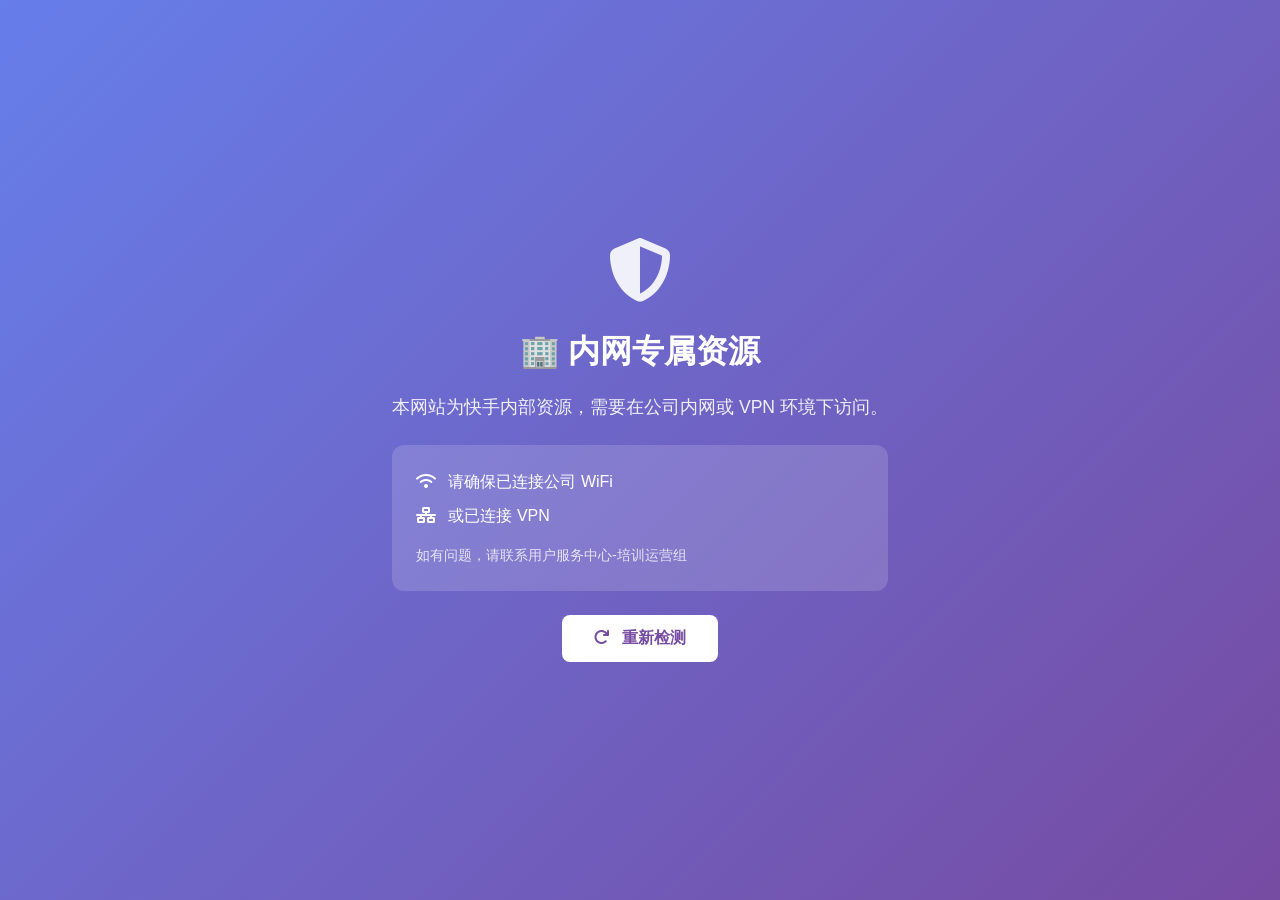
==== commit 893fb85e: "添加内网访问检测功能" ====
--- a/index.html
+++ b/index.html
@@ -8,6 +8,61 @@
     <link rel="stylesheet" href="https://cdnjs.cloudflare.com/ajax/libs/font-awesome/6.4.0/css/all.min.css">
 </head>
 <body>
+    <!-- 内网访问检测 -->
+    <div id="intranet-check" style="display:none;position:fixed;top:0;left:0;width:100%;height:100%;background:linear-gradient(135deg,#667eea 0%,#764ba2 100%);z-index:9999;justify-content:center;align-items:center;color:white;text-align:center;padding:2rem;">
+        <div style="max-width:500px;">
+            <i class="fas fa-shield-alt" style="font-size:4rem;margin-bottom:1.5rem;opacity:0.9;"></i>
+            <h2 style="font-size:2rem;margin-bottom:1rem;">🏢 内网专属资源</h2>
+            <p style="font-size:1.1rem;opacity:0.9;margin-bottom:1.5rem;">
+                本网站为快手内部资源，需要在公司内网或 VPN 环境下访问。
+            </p>
+            <div style="background:rgba(255,255,255,0.15);border-radius:12px;padding:1.5rem;margin-bottom:1.5rem;text-align:left;">
+                <p style="margin-bottom:0.5rem;"><i class="fas fa-wifi" style="margin-right:0.5rem;"></i> 请确保已连接公司 WiFi</p>
+                <p style="margin-bottom:0.5rem;"><i class="fas fa-network-wired" style="margin-right:0.5rem;"></i> 或已连接 VPN</p>
+                <p style="opacity:0.8;font-size:0.9rem;margin-top:1rem;">如有问题，请联系用户服务中心-培训运营组</p>
+            </div>
+            <button onclick="location.reload()" style="background:white;color:#764ba2;border:none;padding:0.8rem 2rem;border-radius:8px;font-size:1rem;font-weight:600;cursor:pointer;transition:transform 0.2s;" onmouseover="this.style.transform='scale(1.05)'" onmouseout="this.style.transform='scale(1)'">
+                <i class="fas fa-redo" style="margin-right:0.5rem;"></i> 重新检测
+            </button>
+        </div>
+    </div>
+
+    <script>
+        // 内网检测：尝试访问快手内部域名
+        (function() {
+            const intranetCheck = document.getElementById('intranet-check');
+            
+            // 尝试访问快手内网图片资源（这个地址只有内网能访问）
+            const testImg = new Image();
+            let isIntranet = false;
+            
+            // 设置超时
+            const timeout = setTimeout(() => {
+                if (!isIntranet) {
+                    // 显示内网提示
+                    intranetCheck.style.display = 'flex';
+                    // 隐藏主要内容
+                    document.querySelector('nav').style.display = 'none';
+                    document.querySelector('main').style.display = 'none';
+                    document.querySelector('footer').style.display = 'none';
+                }
+            }, 2000);
+            
+            // 使用快手logo作为检测（内网环境下加载更快）
+            testImg.onload = function() {
+                isIntranet = true;
+                clearTimeout(timeout);
+            };
+            
+            testImg.onerror = function() {
+                // 加载失败，可能是外网
+            };
+            
+            // 尝试加载快手内网资源（带随机数防止缓存）
+            testImg.src = 'https://sso.corp.kuaishou.com/favicon.ico?_t=' + Date.now();
+        })();
+    </script>
+
     <!-- 导航栏 -->
     <nav class="navbar">
         <div class="container">
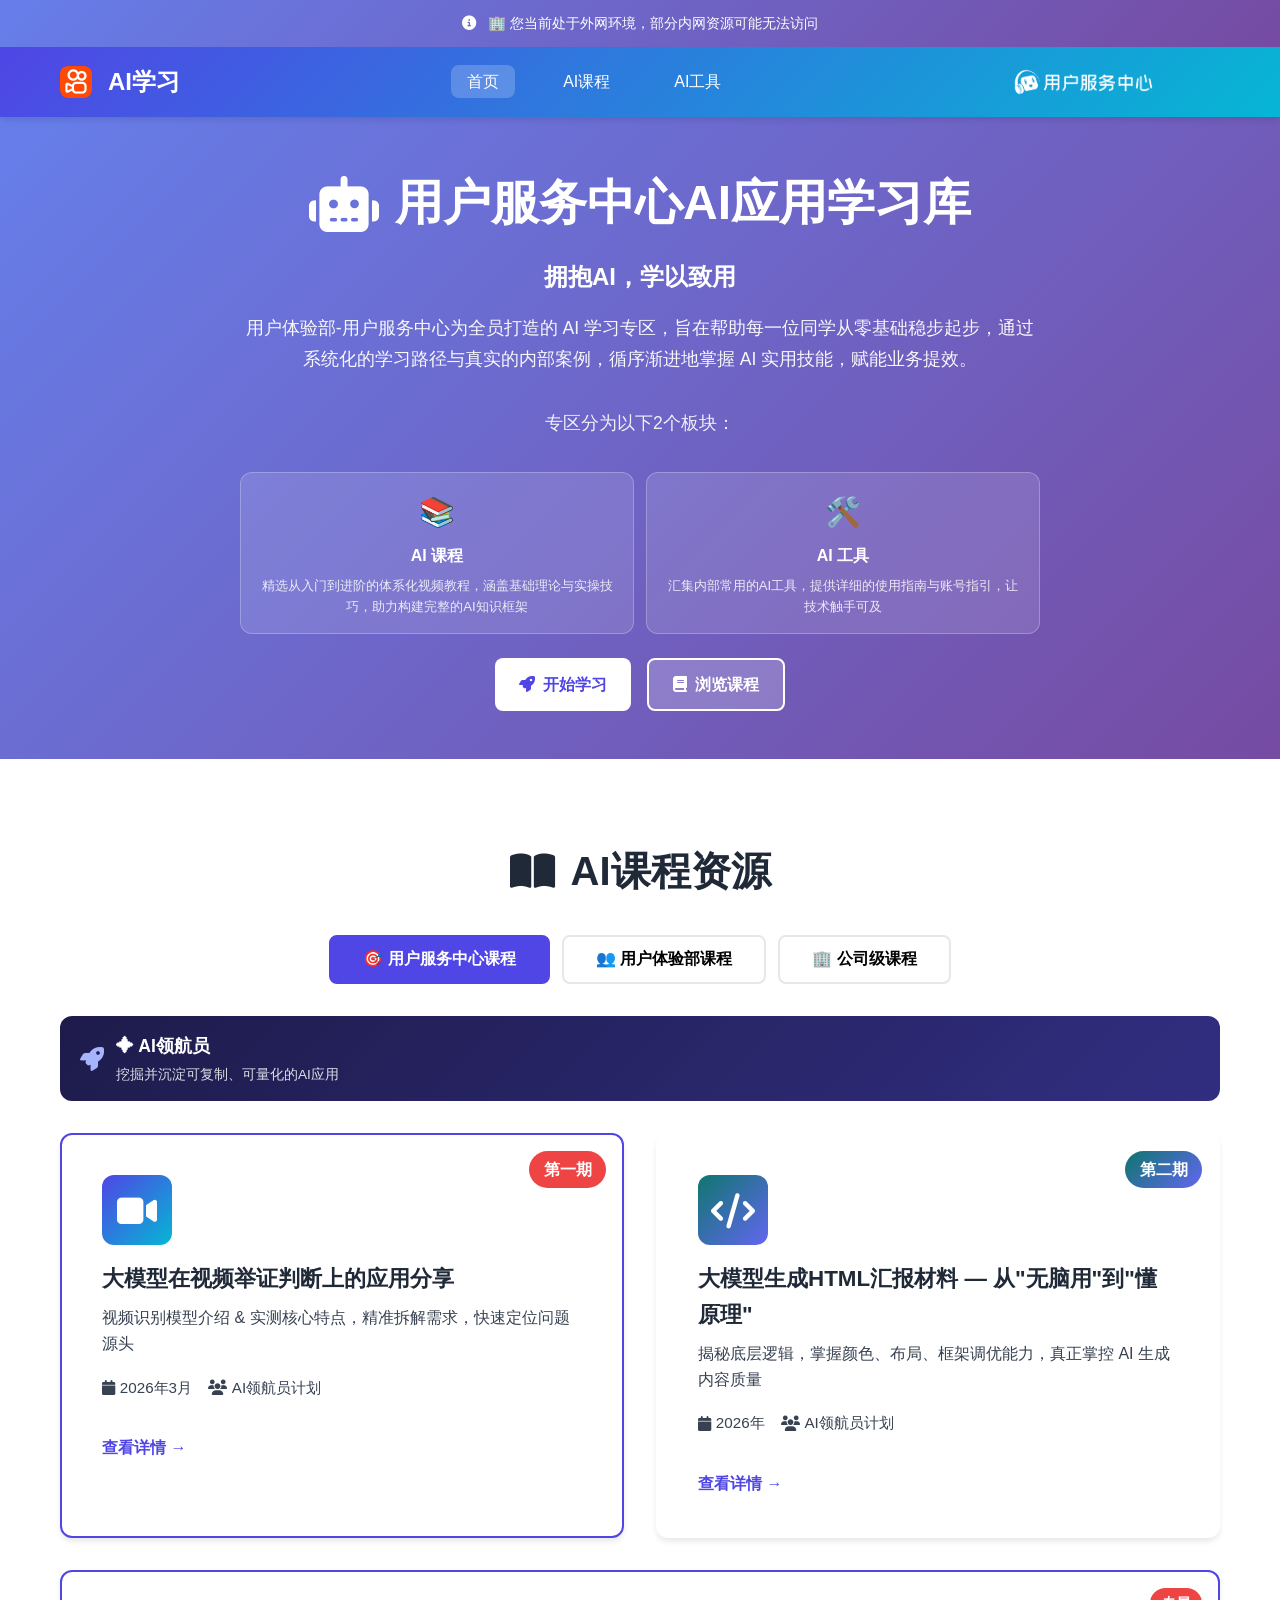
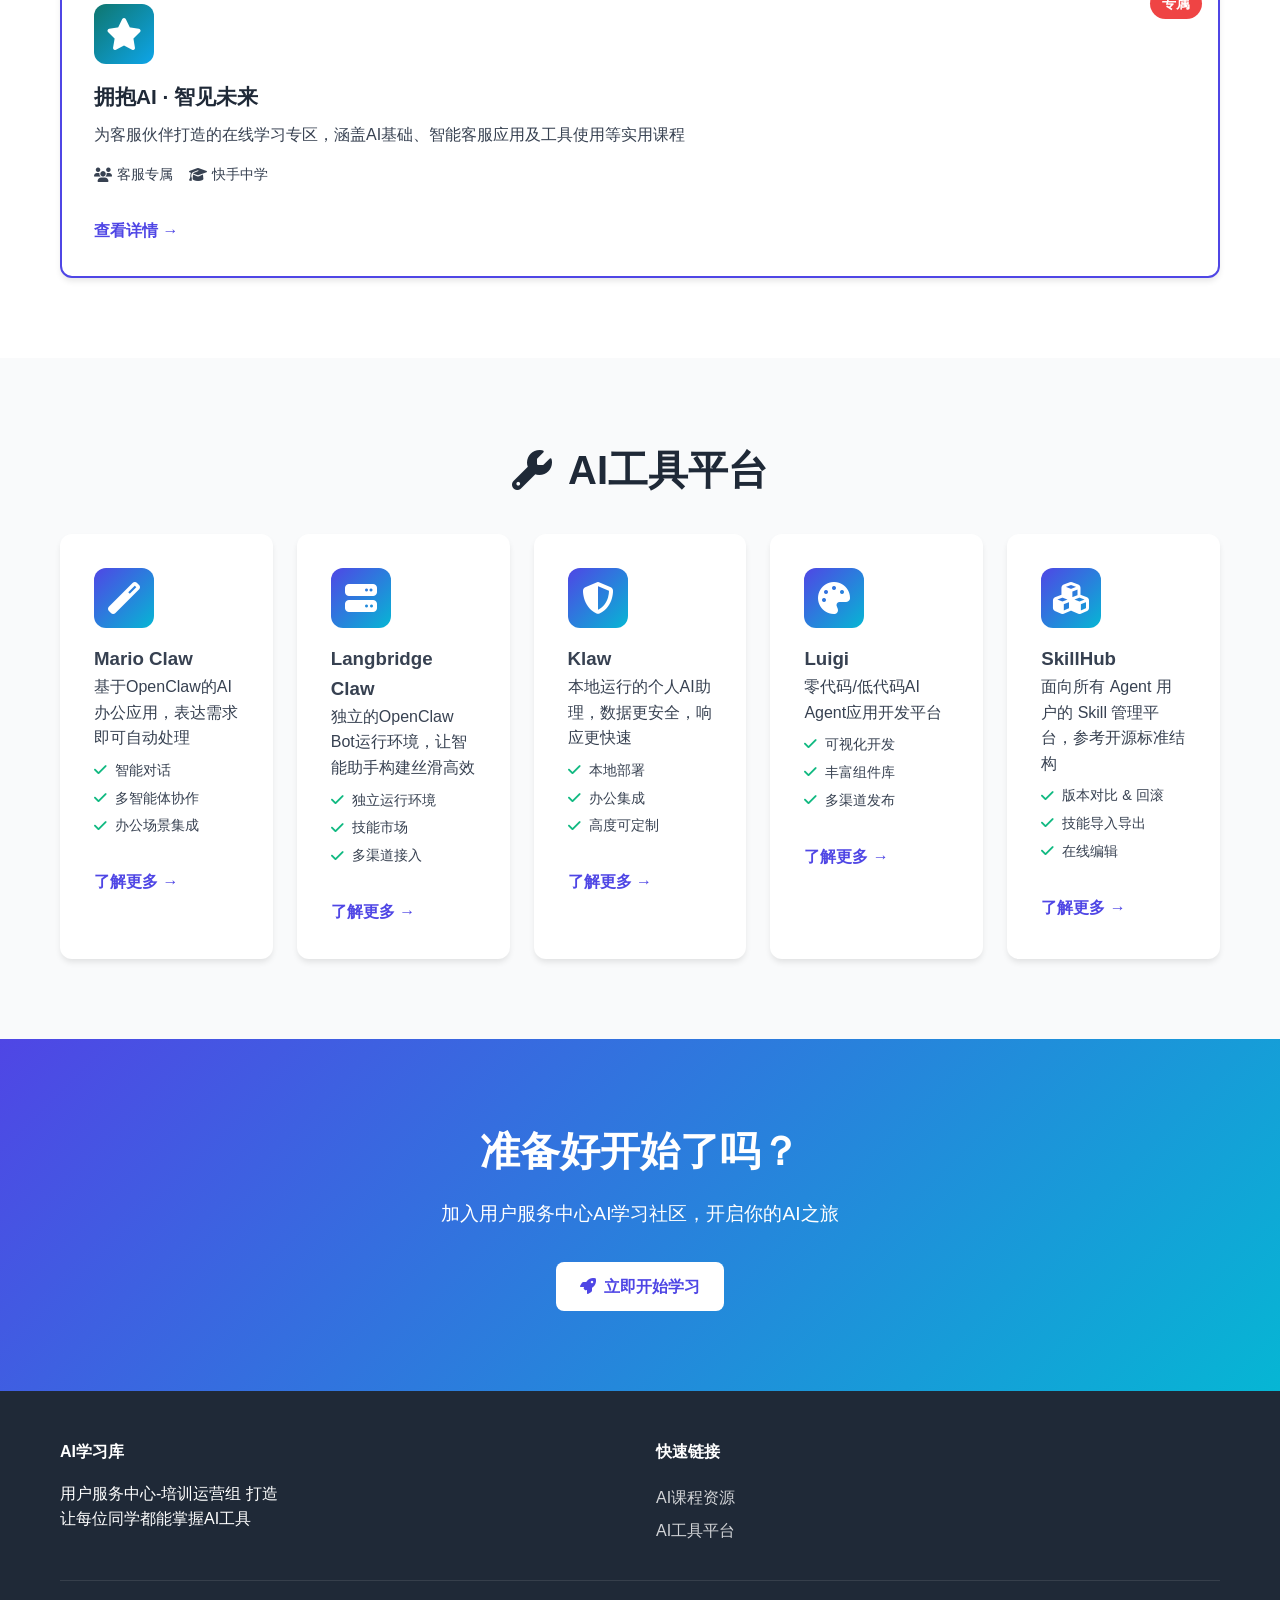
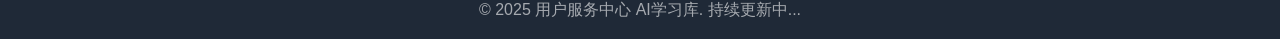
==== commit 3fe9995d: "改为A+B组合：外网显示提示条但不阻止访问" ====
--- a/index.html
+++ b/index.html
@@ -8,58 +8,40 @@
     <link rel="stylesheet" href="https://cdnjs.cloudflare.com/ajax/libs/font-awesome/6.4.0/css/all.min.css">
 </head>
 <body>
-    <!-- 内网访问检测 -->
-    <div id="intranet-check" style="display:none;position:fixed;top:0;left:0;width:100%;height:100%;background:linear-gradient(135deg,#667eea 0%,#764ba2 100%);z-index:9999;justify-content:center;align-items:center;color:white;text-align:center;padding:2rem;">
-        <div style="max-width:500px;">
-            <i class="fas fa-shield-alt" style="font-size:4rem;margin-bottom:1.5rem;opacity:0.9;"></i>
-            <h2 style="font-size:2rem;margin-bottom:1rem;">🏢 内网专属资源</h2>
-            <p style="font-size:1.1rem;opacity:0.9;margin-bottom:1.5rem;">
-                本网站为快手内部资源，需要在公司内网或 VPN 环境下访问。
-            </p>
-            <div style="background:rgba(255,255,255,0.15);border-radius:12px;padding:1.5rem;margin-bottom:1.5rem;text-align:left;">
-                <p style="margin-bottom:0.5rem;"><i class="fas fa-wifi" style="margin-right:0.5rem;"></i> 请确保已连接公司 WiFi</p>
-                <p style="margin-bottom:0.5rem;"><i class="fas fa-network-wired" style="margin-right:0.5rem;"></i> 或已连接 VPN</p>
-                <p style="opacity:0.8;font-size:0.9rem;margin-top:1rem;">如有问题，请联系用户服务中心-培训运营组</p>
-            </div>
-            <button onclick="location.reload()" style="background:white;color:#764ba2;border:none;padding:0.8rem 2rem;border-radius:8px;font-size:1rem;font-weight:600;cursor:pointer;transition:transform 0.2s;" onmouseover="this.style.transform='scale(1.05)'" onmouseout="this.style.transform='scale(1)'">
-                <i class="fas fa-redo" style="margin-right:0.5rem;"></i> 重新检测
-            </button>
-        </div>
+    <!-- 内网环境提示条（外网显示，内网隐藏） -->
+    <div id="network-hint" style="display:none;background:linear-gradient(135deg,#667eea 0%,#764ba2 100%);color:white;text-align:center;padding:0.75rem;font-size:0.9rem;position:sticky;top:0;z-index:1001;">
+        <i class="fas fa-info-circle" style="margin-right:0.5rem;"></i>
+        🏢 您当前处于外网环境，部分内网资源可能无法访问
     </div>
 
     <script>
-        // 内网检测：尝试访问快手内部域名
+        // 检测网络环境（仅显示提示，不阻止访问）
         (function() {
-            const intranetCheck = document.getElementById('intranet-check');
+            const hint = document.getElementById('network-hint');
             
-            // 尝试访问快手内网图片资源（这个地址只有内网能访问）
-            const testImg = new Image();
+            // 尝试访问内网资源
+            const img = new Image();
             let isIntranet = false;
             
-            // 设置超时
-            const timeout = setTimeout(() => {
-                if (!isIntranet) {
-                    // 显示内网提示
-                    intranetCheck.style.display = 'flex';
-                    // 隐藏主要内容
-                    document.querySelector('nav').style.display = 'none';
-                    document.querySelector('main').style.display = 'none';
-                    document.querySelector('footer').style.display = 'none';
+            img.onload = function() {
+                isIntranet = true;
+                // 内网环境，保持提示隐藏
+            };
+            
+            img.onerror = function() {
+                // 外网环境，显示提示
+                if (hint) hint.style.display = 'block';
+            };
+            
+            // 使用快手内网图片检测（带时间戳防缓存）
+            img.src = 'https://static.corp.kuaishou.com/favicon.ico?_t=' + Date.now();
+            
+            // 2秒后如果还没加载成功，默认显示提示
+            setTimeout(() => {
+                if (!isIntranet && hint) {
+                    hint.style.display = 'block';
                 }
             }, 2000);
-            
-            // 使用快手logo作为检测（内网环境下加载更快）
-            testImg.onload = function() {
-                isIntranet = true;
-                clearTimeout(timeout);
-            };
-            
-            testImg.onerror = function() {
-                // 加载失败，可能是外网
-            };
-            
-            // 尝试加载快手内网资源（带随机数防止缓存）
-            testImg.src = 'https://sso.corp.kuaishou.com/favicon.ico?_t=' + Date.now();
         })();
     </script>
 
@@ -277,32 +259,30 @@
                                     <div style="font-size:0.85rem;opacity:0.85;margin-top:0.2rem;">挖掘并沉淀可复制、可量化的AI应用</div>
                                 </div>
                             </div>
-                            <div class="course-grid" style="grid-template-columns:repeat(2,1fr);">
-                            <div class="course-grid" style="grid-template-columns:repeat(2,1fr);">
-                                <div class="course-card featured">
-                                    <div class="featured-badge" >第一期</div>
-                                    <div class="course-icon" ><i class="fas fa-video"></i></div>
-                                    <h3>大模型在视频举证判断上的应用分享</h3>
-                                    <p>视频识别模型介绍 & 实测核心特点，精准拆解需求，快速定位问题源头</p>
-                                    <div class="course-meta">
-                                        <span><i class="fas fa-calendar"></i> 2026年3月</span>
-                                        <span><i class="fas fa-users"></i> AI领航员计划</span>
+                            <div class="course-grid" style="grid-template-columns:repeat(2,1fr);gap:2rem;">
+                                <div class="course-card featured" style="padding:2.5rem;">
+                                    <div class="featured-badge" style="font-size:1rem;padding:0.35rem 0.9rem;">第一期</div>
+                                    <div class="course-icon" style="width:70px;height:70px;"><i class="fas fa-video" style="font-size:2.2rem;"></i></div>
+                                    <h3 style="font-size:1.4rem;">大模型在视频举证判断上的应用分享</h3>
+                                    <p style="font-size:1rem;">视频识别模型介绍 & 实测核心特点，精准拆解需求，快速定位问题源头</p>
+                                    <div class="course-meta" style="margin:1.2rem 0;">
+                                        <span style="font-size:0.95rem;"><i class="fas fa-calendar"></i> 2026年3月</span>
+                                        <span style="font-size:0.95rem;"><i class="fas fa-users"></i> AI领航员计划</span>
                                     </div>
-                                    <a href="cases/case-01-video.html" class="course-link">查看详情 →</a>
-                                </div>
-                                <div class="course-card">
-                                    <div class="featured-badge" style="background:linear-gradient(135deg,#0F766E,#6366F1);">第二期</div>
-                                    <div class="course-icon" style="background:linear-gradient(135deg,#0F766E,#6366F1);"><i class="fas fa-video"></i></div>
-                                    <h3>大模型生成HTML汇报材料 — 从"无脑用"到"懂原理"</h3>
-                                    <p>揭秘底层逻辑，掌握颜色、布局、框架调优能力，真正掌控 AI 生成内容质量</p>
-                                    <div class="course-meta">
-                                        <span><i class="fas fa-calendar"></i> 2026年</span>
-                                        <span><i class="fas fa-users"></i> AI领航员计划</span>
+                                    <a href="cases/case-01-video.html" class="course-link" style="font-size:1rem;">查看详情 →</a>
+                                </div>
+                                <div class="course-card" style="padding:2.5rem;">
+                                    <div class="featured-badge" style="background:linear-gradient(135deg,#0F766E,#6366F1);font-size:1rem;padding:0.35rem 0.9rem;">第二期</div>
+                                    <div class="course-icon" style="background:linear-gradient(135deg,#0F766E,#6366F1);width:70px;height:70px;"><i class="fas fa-code" style="font-size:2.2rem;"></i></div>
+                                    <h3 style="font-size:1.4rem;">大模型生成HTML汇报材料 — 从"无脑用"到"懂原理"</h3>
+                                    <p style="font-size:1rem;">揭秘底层逻辑，掌握颜色、布局、框架调优能力，真正掌控 AI 生成内容质量</p>
+                                    <div class="course-meta" style="margin:1.2rem 0;">
+                                        <span style="font-size:0.95rem;"><i class="fas fa-calendar"></i> 2026年</span>
+                                        <span style="font-size:0.95rem;"><i class="fas fa-users"></i> AI领航员计划</span>
                                     </div>
-                                    <a href="cases/case-02-html.html" class="course-link">查看详情 →</a>
-                                </div>
-                            </div>
-                        </div>
+                                    <a href="cases/case-02-html.html" class="course-link" style="font-size:1rem;">查看详情 →</a>
+                                </div>
+                            </div>
                         </div>
                         <div class="course-grid" style="grid-template-columns:repeat(1,1fr);">
                             <div class="course-card featured">
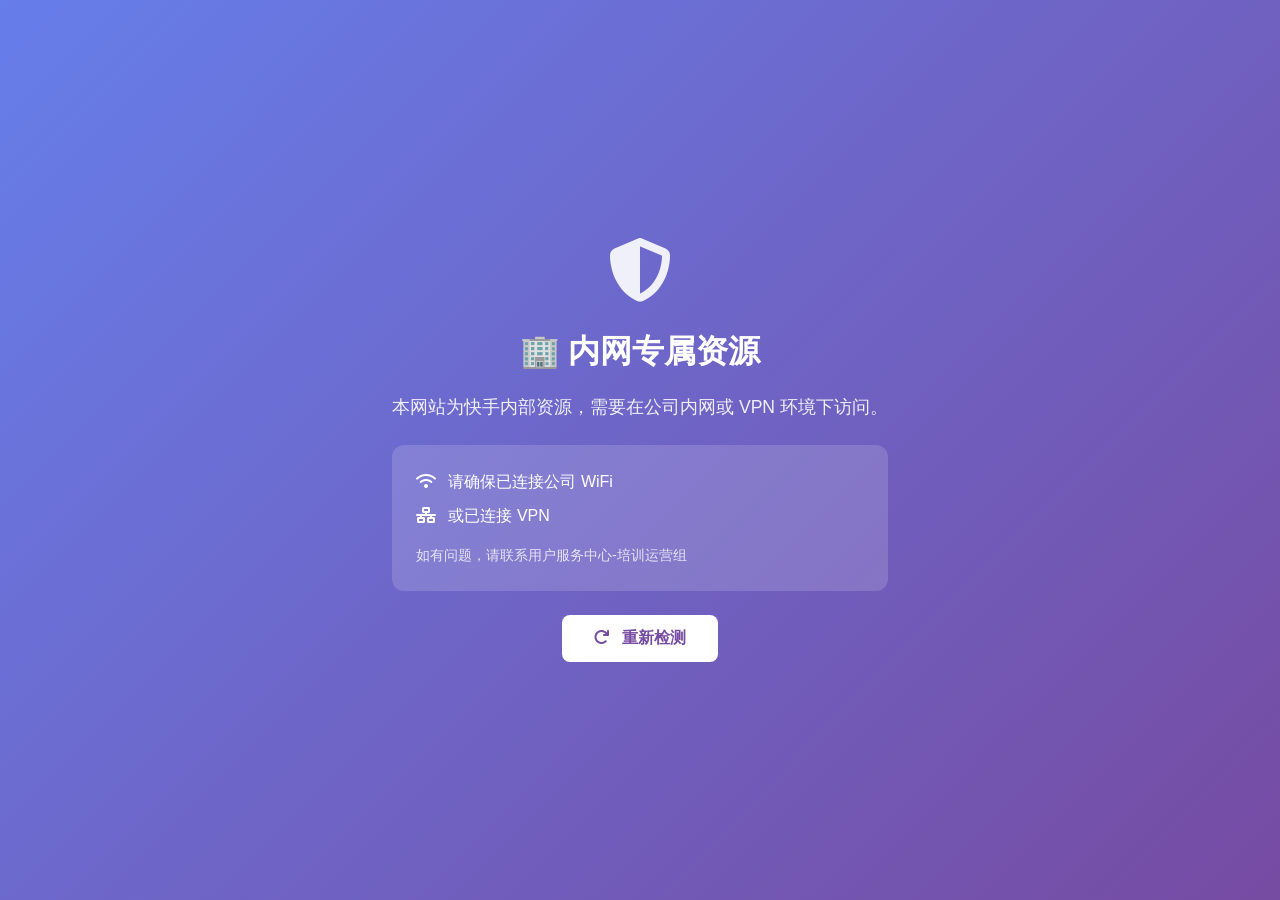
==== commit 6ee4a1e3: "强制内网访问：默认显示提示页，仅内网可查看内容" ====
--- a/index.html
+++ b/index.html
@@ -6,42 +6,72 @@
     <title>用户服务中心 AI应用学习库</title>
     <link rel="stylesheet" href="styles.css">
     <link rel="stylesheet" href="https://cdnjs.cloudflare.com/ajax/libs/font-awesome/6.4.0/css/all.min.css">
+    <style>
+        /* 默认隐藏主要内容 */
+        body.checking nav,
+        body.checking main,
+        body.checking footer {
+            display: none !important;
+        }
+    </style>
 </head>
-<body>
-    <!-- 内网环境提示条（外网显示，内网隐藏） -->
-    <div id="network-hint" style="display:none;background:linear-gradient(135deg,#667eea 0%,#764ba2 100%);color:white;text-align:center;padding:0.75rem;font-size:0.9rem;position:sticky;top:0;z-index:1001;">
-        <i class="fas fa-info-circle" style="margin-right:0.5rem;"></i>
-        🏢 您当前处于外网环境，部分内网资源可能无法访问
+<body class="checking">
+    <!-- 内网访问提示（默认显示） -->
+    <div id="intranet-check" style="display:flex;position:fixed;top:0;left:0;width:100%;height:100%;background:linear-gradient(135deg,#667eea 0%,#764ba2 100%);z-index:9999;justify-content:center;align-items:center;color:white;text-align:center;padding:2rem;">
+        <div style="max-width:500px;">
+            <i class="fas fa-shield-alt" style="font-size:4rem;margin-bottom:1.5rem;opacity:0.9;"></i>
+            <h2 style="font-size:2rem;margin-bottom:1rem;">🏢 内网专属资源</h2>
+            <p style="font-size:1.1rem;opacity:0.9;margin-bottom:1.5rem;">
+                本网站为快手内部资源，需要在公司内网或 VPN 环境下访问。
+            </p>
+            <div style="background:rgba(255,255,255,0.15);border-radius:12px;padding:1.5rem;margin-bottom:1.5rem;text-align:left;">
+                <p style="margin-bottom:0.5rem;"><i class="fas fa-wifi" style="margin-right:0.5rem;"></i> 请确保已连接公司 WiFi</p>
+                <p style="margin-bottom:0.5rem;"><i class="fas fa-network-wired" style="margin-right:0.5rem;"></i> 或已连接 VPN</p>
+                <p style="opacity:0.8;font-size:0.9rem;margin-top:1rem;">如有问题，请联系用户服务中心-培训运营组</p>
+            </div>
+            <button onclick="location.reload()" style="background:white;color:#764ba2;border:none;padding:0.8rem 2rem;border-radius:8px;font-size:1rem;font-weight:600;cursor:pointer;transition:transform 0.2s;" onmouseover="this.style.transform='scale(1.05)'" onmouseout="this.style.transform='scale(1)'">
+                <i class="fas fa-redo" style="margin-right:0.5rem;"></i> 重新检测
+            </button>
+        </div>
     </div>
 
     <script>
-        // 检测网络环境（仅显示提示，不阻止访问）
+        // 内网检测：默认隐藏内容，只有检测到内网才显示
         (function() {
-            const hint = document.getElementById('network-hint');
+            const intranetCheck = document.getElementById('intranet-check');
             
-            // 尝试访问内网资源
-            const img = new Image();
-            let isIntranet = false;
+            // 显示页面内容（内网通过）
+            function showContent() {
+                document.body.classList.remove('checking');
+                intranetCheck.style.display = 'none';
+            }
             
-            img.onload = function() {
-                isIntranet = true;
-                // 内网环境，保持提示隐藏
-            };
+            // 保持提示页（外网或检测失败）
+            function keepWarning() {
+                // 保持当前状态：提示页显示，内容隐藏
+            }
             
-            img.onerror = function() {
-                // 外网环境，显示提示
-                if (hint) hint.style.display = 'block';
-            };
+            // 使用 fetch 检测内网可达性
+            fetch('https://docs.corp.kuaishou.com/favicon.ico', {
+                method: 'HEAD',
+                mode: 'no-cors',
+                cache: 'no-cache'
+            })
+            .then(() => {
+                // 请求成功，说明内网可达
+                showContent();
+            })
+            .catch(() => {
+                // 请求失败，外网环境
+                keepWarning();
+            });
             
-            // 使用快手内网图片检测（带时间戳防缓存）
-            img.src = 'https://static.corp.kuaishou.com/favicon.ico?_t=' + Date.now();
-            
-            // 2秒后如果还没加载成功，默认显示提示
+            // 超时保护：3秒后如果还没响应，保持提示页
             setTimeout(() => {
-                if (!isIntranet && hint) {
-                    hint.style.display = 'block';
+                if (document.body.classList.contains('checking')) {
+                    keepWarning();
                 }
-            }, 2000);
+            }, 3000);
         })();
     </script>
 
